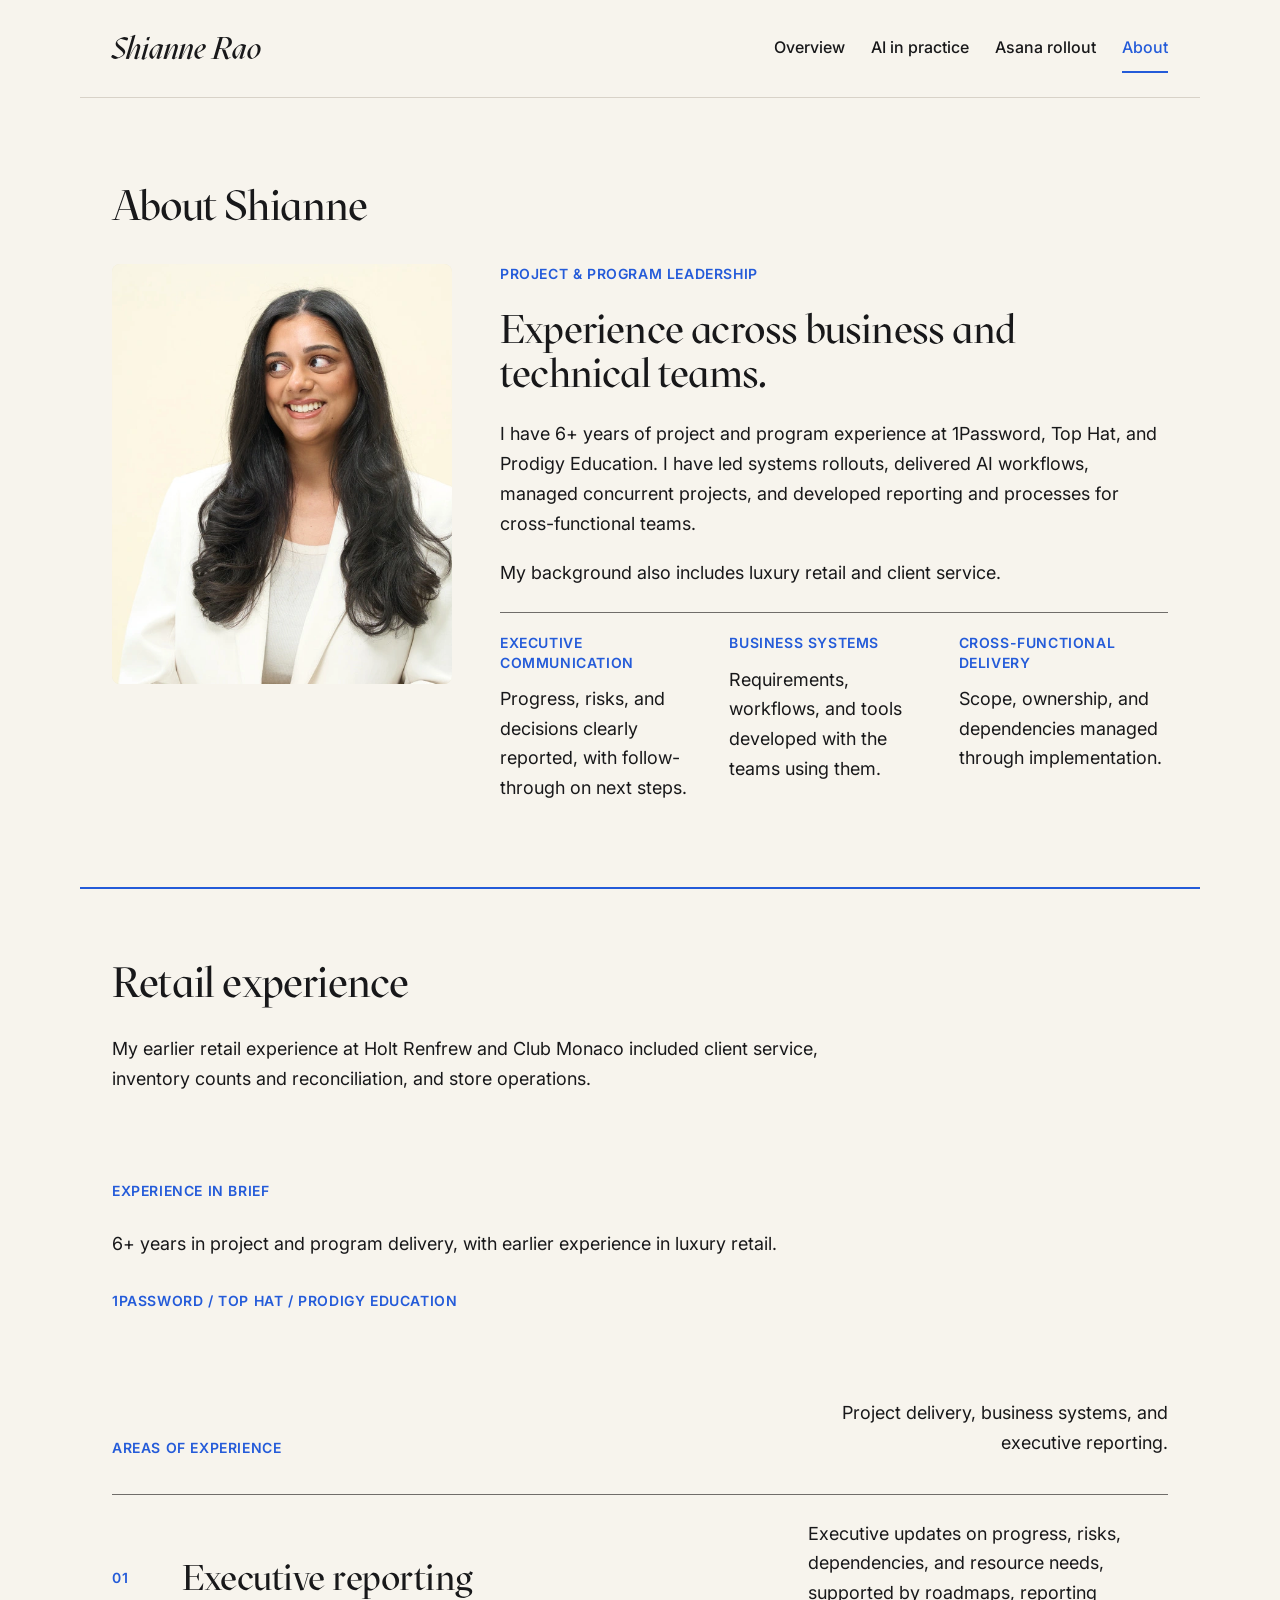
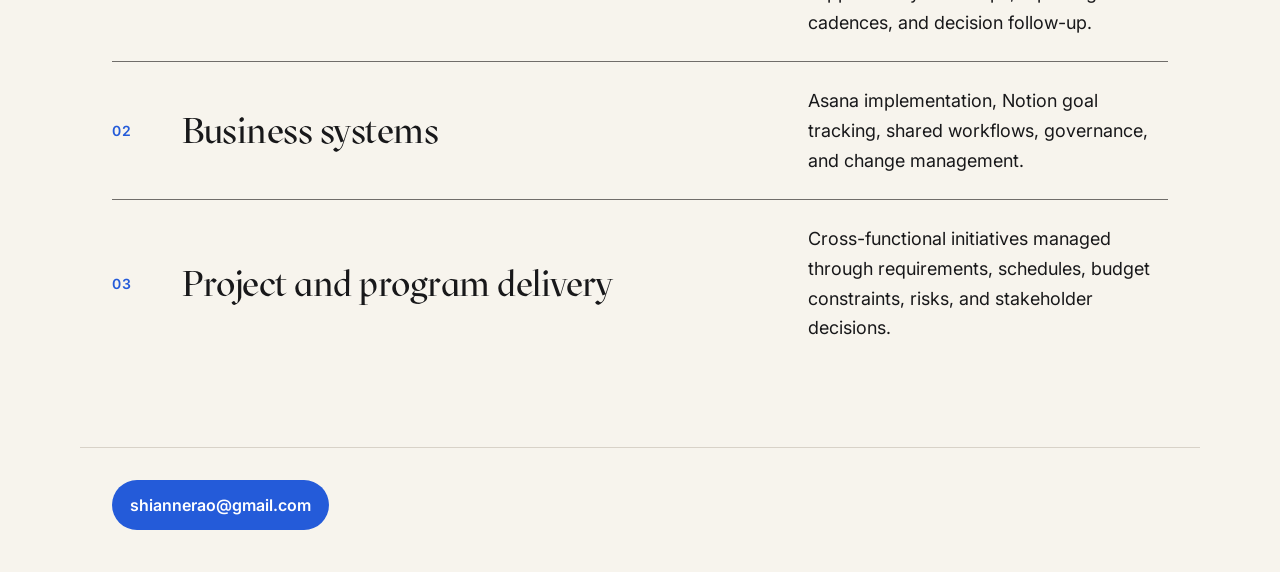
==== about.html @ 2e526d15 "Publish expanded portfolio with AI and Asana cases and refined styling" ====
<!doctype html>
<html lang="en-CA">
<head>
  <meta charset="utf-8">
  <meta name="viewport" content="width=device-width, initial-scale=1">
  <meta name="theme-color" content="#f7f4ed">
  <meta name="description" content="Shianne Rao’s portfolio: programs, business operations, executive enablement, and cross-functional delivery.">
  <title>About / Shianne Rao</title>
  <link rel="icon" href="assets/favicon.svg" type="image/svg+xml">
  <link rel="preload" href="assets/fonts/MaziusDisplay-Regular.woff2" as="font" type="font/woff2" crossorigin>
  <link rel="preload" href="assets/fonts/MaziusDisplay-Extraitalic.woff2" as="font" type="font/woff2" crossorigin>
  <link rel="stylesheet" href="styles.css">
</head>
<body><a class="skip-link" href="#main">Skip to portfolio</a><header class="site-header"><a class="site-name" href="index.html">Shianne Rao</a><nav aria-label="Portfolio pages"><a href="index.html">Overview</a><a href="ai.html">AI in practice</a><a href="asana.html">Asana rollout</a><a href="about.html" aria-current="page">About</a></nav></header><main id="main" tabindex="-1"><div class="about-page"><section class="about section" id="about" aria-labelledby="about-title">
      <h1 class="about-title" id="about-title">About Shianne</h1>
      <div class="about-grid">
        <div class="portrait-frame">
          <img class="portrait" src="assets/shianne-rao-portrait-3.webp" alt="Shianne Rao" width="665" height="1182" loading="lazy" decoding="async">
        </div>
        <div class="about-copy">
          <p class="label blue">Project &amp; program leadership</p>
          
          <h3>Experience across business and technical teams.</h3>
          <p class="about-description">I have 6+ years of project and program experience at 1Password, Top Hat, and Prodigy Education. I have led systems rollouts, delivered AI workflows, managed concurrent projects, and developed reporting and processes for cross-functional teams.</p>
          <p class="retail-bio">My background also includes luxury retail and client service.</p><div class="leadership-grid">
            <div><h4 class="label blue">Executive communication</h4><p>Progress, risks, and decisions clearly reported, with follow-through on next steps.</p></div>
            <div><h4 class="label blue">Business systems</h4><p>Requirements, workflows, and tools developed with the teams using them.</p></div>
            <div><h4 class="label blue">Cross-functional delivery</h4><p>Scope, ownership, and dependencies managed through implementation.</p></div>
          </div>
        </div>
      </div>
    </section>

    <section class="section retail-section" aria-labelledby="retail-title"><h2 class="section-heading" id="retail-title">Retail experience</h2><p class="retail-intro">My earlier retail experience at Holt Renfrew and Club Monaco included client service, inventory counts and reconciliation, and store operations.</p></section><section class="experience section" aria-labelledby="experience-title">
      <h2 class="label muted" id="experience-title">Experience in brief</h2>
      <p class="experience-statement">6+ years in project and program delivery, with earlier experience in luxury retail.</p>
      <p class="label blue">1Password / Top Hat / Prodigy Education</p>
    </section>

    <section class="services section" aria-labelledby="services-title">
      <div class="section-intro">
        <h2 class="label blue" id="services-title">Areas of experience</h2>
        <p>Project delivery, business systems, and executive reporting.</p>
      </div>
      <div class="service-row">
        <p class="label blue">01</p>
        <h3>Executive reporting</h3>
        <p>Executive updates on progress, risks, dependencies, and resource needs, supported by roadmaps, reporting cadences, and decision follow-up.</p>
      </div>
      <div class="service-row">
        <p class="label blue">02</p>
        <h3>Business systems</h3>
        <p>Asana implementation, Notion goal tracking, shared workflows, governance, and change management.</p>
      </div>
      <div class="service-row">
        <p class="label blue">03</p>
        <h3>Project and program delivery</h3>
        <p>Cross-functional initiatives managed through requirements, schedules, budget constraints, risks, and stakeholder decisions.</p>
      </div>
    </section>

    <footer class="case-footer section" id="contact" aria-label="Email"><a class="email-link" href="mailto:shiannerao@gmail.com">shiannerao@gmail.com</a></footer>
  </div></main></body></html>
---- styles.css ----
@font-face {
  font-family: "Mazius Display";
  src: url("assets/fonts/MaziusDisplay-Regular.woff2") format("woff2");
  font-style: normal;
  font-weight: 400;
  font-display: swap;
}
@font-face {
  font-family: "Mazius Display";
  src: url("assets/fonts/MaziusDisplay-Extraitalic.woff2") format("woff2");
  font-style: italic;
  font-weight: 400;
  font-display: swap;
}
@font-face {
  font-family: Inter;
  src: url("assets/fonts/Inter.ttf") format("truetype");
  font-style: normal;
  font-weight: 100 900;
  font-display: swap;
}
:root {
  color-scheme: light;
  --paper: #f7f4ed;
  --ink: #18181a;
  --muted: #706d6a;
  --rule: #d8d2c8;
  --blue: #245bd9;
  --card-label: #afc5ff;
  --card-copy: #d4d4dc;
  --display: "Mazius Display", Georgia, "Times New Roman", serif;
  --sans: Inter, Arial, sans-serif;
}
*, *::before, *::after { box-sizing: border-box; }
html { background: var(--paper); scroll-behavior: smooth; }
body { margin: 0; color: var(--ink); background: var(--paper); font-family: var(--sans); font-size: 18px; line-height: 1.4; }
p, h1, h2, h3, h4 { margin: 0; }
h1, h2, h3, h4 { font-weight: 400; }
main { width: min(100%, 1200px); margin-inline: auto; padding-inline: 40px; }
main:focus { outline: none; }
.section { padding-inline: 32px; }
.label { font-family: var(--sans); font-size: 12px; line-height: 1.1; font-weight: 650; letter-spacing: .75px; text-transform: uppercase; }
.blue { color: var(--blue); }
.muted { color: var(--muted); }
.masthead { padding-top: 36px; padding-bottom: 96px; }
.masthead-line { display: flex; justify-content: space-between; gap: 24px; align-items: baseline; padding-bottom: 16px; border-bottom: 1px solid var(--rule); color: var(--muted); }
.masthead-tools { display: flex; align-items: baseline; gap: 32px; }
.page-nav { display: flex; gap: 20px; font-size: 14px; line-height: 1.4; letter-spacing: 0; font-weight: 500; text-transform: none; }
.page-nav a { color: var(--ink); text-decoration: none; text-underline-offset: 5px; padding-block: 8px; }
.page-nav a:hover { color: var(--blue); text-decoration: underline; }
#work, #about, #contact { scroll-margin-top: 24px; }
.portfolio-name { margin-top: 30px; font-family: var(--display); font-size: 104px; line-height: .96; letter-spacing: -2px; font-style: italic; }
h1 { margin-top: 30px; font-family: var(--display); font-size: 76px; line-height: .96; letter-spacing: -2.5px; }
.opening-deck { display: flex; justify-content: space-between; align-items: end; gap: 32px; margin-top: 30px; padding-top: 22px; border-top: 1px solid var(--rule); }
.opening-deck > p:first-child { max-width: 480px; }
.opening-deck .label { flex: 0 1 440px; text-align: right; }
.featured { padding-top: 64px; padding-bottom: 80px; border-top: 2px solid var(--blue); }
.section-topline { display: flex; justify-content: space-between; gap: 24px; }
.featured h2 { margin-top: 42px; font-family: var(--display); font-size: 64px; line-height: 1; letter-spacing: -1.8px; max-width: 850px; }
.featured-deck { margin-top: 40px; padding-top: 24px; border-top: 1px solid var(--muted); display: grid; grid-template-columns: minmax(0, 1fr) minmax(260px, .9fr); align-items: center; gap: 48px; }
.featured-deck > p:first-child { color: var(--muted); max-width: 400px; line-height: 1.55; }
.metric { display: flex; flex-direction: column; align-items: end; gap: 8px; text-align: right; }
.impact-value { display: block; font-family: var(--display); font-size: 48px; line-height: 1; letter-spacing: -.8px; }
.impact-description { display: block; font-family: var(--sans); font-size: 16px; line-height: 1.4; font-weight: 500; }
.metric .impact-value { color: var(--blue); font-size: 88px; letter-spacing: -2px; }
.metric .impact-description { font-size: 20px; }
.stories { padding-top: 16px; padding-bottom: 88px; }
.section-intro { display: flex; justify-content: space-between; align-items: end; gap: 40px; margin-bottom: 36px; }
.section-intro > p { color: var(--muted); max-width: 360px; text-align: right; font-size: 16px; line-height: 1.6; }
.story-grid { display: grid; grid-template-columns: repeat(2, minmax(0, 1fr)); gap: 20px; }
.story-card { background: var(--ink); color: white; padding: 24px; border-radius: 8px; display: flex; flex-direction: column; min-height: 354px; }
.card-topline { display: flex; justify-content: space-between; gap: 20px; color: var(--card-label); }
.card-topline > p:last-child { text-align: right; }
.story-card h3 { font-family: var(--display); font-size: 36px; line-height: 1.05; letter-spacing: -.7px; margin-top: 50px; }
.card-description { color: var(--card-copy); font-size: 16px; line-height: 1.5; margin-top: 20px; margin-bottom: 48px; }
.card-bottom { display: flex; justify-content: space-between; align-items: end; gap: 20px; margin-top: auto; padding-top: 20px; border-top: 1px solid #45454d; }
.card-arrow { width: 24px; height: 24px; color: var(--card-label); flex-shrink: 0; }
.card-impact { display: flex; flex-direction: column; gap: 8px; }
.card-impact .impact-value { color: var(--card-label); }
.card-impact .impact-description { color: white; }
.about { padding-top: 0; padding-bottom: 84px; }
.about-title { font-family: var(--display); font-size: 48px; line-height: 1.05; letter-spacing: -1px; margin-bottom: 36px; }
.about-grid { display: grid; grid-template-columns: 340px minmax(0, 1fr); gap: 48px; align-items: start; }
.portrait-frame { height: 420px; overflow: hidden; border-radius: 8px; background: #eee9d7; }
.portrait { display: block; width: 100%; height: 100%; object-fit: cover; object-position: 50% 33%; transform: scale(1.2); }
.role-label { margin-top: 14px; }
.about-copy h3 { font-family: var(--display); font-size: 52px; line-height: .98; letter-spacing: -1.4px; margin-top: 24px; }
.about-description { font-size: 16px; line-height: 1.6; color: var(--muted); margin-top: 24px; }
.leadership-grid { display: grid; grid-template-columns: repeat(3, minmax(0, 1fr)); gap: 20px; border-top: 1px solid var(--muted); padding-top: 20px; margin-top: 24px; }
.leadership-grid p { font-size: 14px; line-height: 1.55; margin-top: 12px; }
.experience { padding-top: 80px; padding-bottom: 88px; border-top: 1px solid var(--rule); }
.experience-statement { font-family: var(--display); font-size: 56px; line-height: 1; letter-spacing: -1.4px; max-width: 980px; margin-top: 28px; margin-bottom: 32px; }
.services { padding-top: 0; padding-bottom: 80px; }
.service-row { display: grid; grid-template-columns: 48px minmax(0, 1fr) 360px; gap: 22px; align-items: center; padding-block: 24px; border-top: 1px solid var(--muted); }
.service-row h3 { font-family: var(--display); font-size: 36px; line-height: 1.1; letter-spacing: -.5px; }
.service-row > p:last-child { font-size: 16px; color: var(--muted); line-height: 1.5; }
.contact { border-top: 1px solid var(--rule); padding-top: 72px; padding-bottom: 40px; }
.contact h2 { font-family: var(--display); font-size: 72px; line-height: 1; letter-spacing: -1.6px; margin-top: 28px; margin-bottom: 32px; }
.contact-deck { padding-top: 20px; border-top: 1px solid var(--rule); display: flex; justify-content: space-between; align-items: center; gap: 24px; }
.contact-deck > p { font-size: 16px; }
.email-link { display: inline-flex; gap: 12px; justify-content: center; align-items: center; flex-shrink: 0; background: var(--blue); color: white; text-decoration: none; padding: 12px 18px; min-height: 44px; border-radius: 100px; font-size: 14px; font-weight: 650; transition: background .16s ease; }
.email-link svg { width: 20px; height: 20px; }
.email-link:hover { background: #1949b6; }
a:focus-visible { outline: 3px solid var(--ink); outline-offset: 5px; }
.skip-link { position: absolute; left: 16px; top: 12px; padding: 12px 18px; color: white; background: var(--ink); z-index: 10; transform: translateY(-180%); }
.skip-link:focus { transform: translateY(0); }
::selection { color: white; background: var(--blue); }
@media (min-width: 1500px) { main { width: 1200px; } }
@media (max-width: 1000px) {
  main { padding-inline: 24px; }
  .section { padding-inline: 24px; }
  .portfolio-name { font-size: 92px; }
  h1 { font-size: 66px; }
  .featured h2, .contact h2 { font-size: 56px; }
  .about-grid { grid-template-columns: minmax(220px, .8fr) minmax(0, 1.4fr); gap: 32px; }
  .about-copy h3 { font-size: 42px; }
  .leadership-grid { grid-template-columns: 1fr; gap: 18px; }
  .leadership-grid p { margin-top: 5px; }
  .service-row { grid-template-columns: 32px minmax(0, 1fr) minmax(240px, .8fr); gap: 18px; }
  .service-row h3 { font-size: 30px; }
}
@media (max-width: 700px) {
  body { font-size: 16px; }
  main { padding-inline: 20px; }
  .section { padding-inline: 4px; }
  .label { font-size: 10px; line-height: 1.35; letter-spacing: .6px; }
  .masthead { padding-top: 24px; padding-bottom: 52px; }
  .masthead-line { align-items: start; gap: 16px; }
  .masthead-tools { flex-direction: column; align-items: end; gap: 10px; }
  .page-nav { font-size: 13px; gap: 14px; }
  .masthead-line > p:first-child { max-width: 200px; }
  .masthead-line > p:last-child { text-align: right; }
  .portfolio-name { font-size: clamp(58px, 15vw, 88px); letter-spacing: -1px; margin-top: 28px; }
  h1 { font-size: clamp(41px, 10.8vw, 65px); line-height: 1.02; letter-spacing: -1.25px; margin-top: 28px; }
  .opening-deck { display: block; margin-top: 28px; padding-top: 20px; }
  .opening-deck > p:first-child { line-height: 1.55; }
  .opening-deck .label { text-align: left; margin-top: 22px; }
  .featured { padding-top: 34px; padding-bottom: 52px; }
  .section-topline { gap: 20px; }
  .section-topline > p:last-child { text-align: right; }
  .featured h2 { font-size: clamp(36px, 9.3vw, 52px); letter-spacing: -.8px; margin-top: 28px; }
  .featured-deck { display: block; margin-top: 28px; padding-top: 20px; }
  .featured-deck .metric { align-items: start; text-align: left; margin-top: 28px; }
  .metric .impact-value { font-size: 72px; }
  .metric .impact-description { font-size: 18px; }
  .card-impact .impact-value { font-size: 42px; }
  .card-impact .impact-description { font-size: 15px; }
  .stories { padding-top: 0; padding-bottom: 56px; }
  .section-intro { display: block; margin-bottom: 24px; }
  .section-intro > p { text-align: left; max-width: 100%; margin-top: 12px; font-size: 14px; }
  .story-grid { grid-template-columns: minmax(0, 1fr); gap: 16px; }
  .story-card { min-height: 330px; padding: 24px; }
  .story-card h3 { margin-top: 36px; font-size: 34px; }
  .card-description { font-size: 15px; margin-top: 18px; margin-bottom: 32px; }
  .card-topline > p:last-child { max-width: 220px; }
  .about { padding-bottom: 52px; }
  .about-title { font-size: 40px; margin-bottom: 26px; }
  .about-grid { grid-template-columns: minmax(0, 1fr); gap: 32px; }
  .portrait-frame { width: min(100%, 340px); height: 360px; justify-self: center; }
  .about-copy h3 { font-size: 40px; letter-spacing: -.8px; line-height: 1.02; margin-top: 22px; }
  .about-description { font-size: 15px; margin-top: 20px; }
  .leadership-grid { gap: 20px; }
  .leadership-grid p { font-size: 14px; }
  .experience { padding-top: 44px; padding-bottom: 52px; }
  .experience-statement { font-size: 40px; letter-spacing: -.8px; margin-top: 22px; margin-bottom: 24px; }
  .services { padding-bottom: 44px; }
  .service-row { grid-template-columns: 28px minmax(0, 1fr); gap: 14px; padding-block: 22px; align-items: baseline; }
  .service-row h3 { font-size: 30px; }
  .service-row > p:last-child { grid-column: 2; font-size: 14px; }
  .contact { padding-top: 44px; padding-bottom: 28px; }
  .contact h2 { font-size: 43px; letter-spacing: -.8px; margin-top: 22px; margin-bottom: 28px; }
  .contact-deck { display: block; }
  .contact-deck > p { font-size: 15px; }
  .email-link { margin-top: 22px; font-size: 13px; max-width: 100%; }
}
@media (prefers-reduced-motion: reduce) {
  html { scroll-behavior: auto; }
  .email-link { transition: none; }
}

/* Draft case-study navigation and editorial pages. */
.draft-bar{padding:9px 24px;background:#e8edfc;display:flex;justify-content:center;gap:24px;font-size:14px;color:#183a8c}.draft-bar a{color:inherit;text-underline-offset:3px}
.site-header{max-width:1120px;margin:auto;padding:22px 32px;border-bottom:1px solid var(--rule);display:flex;align-items:center;justify-content:space-between;gap:30px}.site-name{color:var(--ink);text-decoration:none;font-family:var(--display);font-style:italic;font-size:32px;white-space:nowrap}.site-header nav{display:flex;gap:26px;flex-wrap:wrap}.site-header nav a{padding:10px 0;color:var(--muted);text-decoration:none;font-size:15px;border-bottom:2px solid transparent}.site-header nav a:hover,.site-header nav a[aria-current]{color:var(--blue);border-bottom-color:var(--blue)}
.label{font-size:14px;line-height:1.4;letter-spacing:.6px}.masthead{padding-top:16px;padding-bottom:64px}.portfolio-name{margin-top:20px}.selected-work{padding-top:42px;padding-bottom:72px;border-top:2px solid var(--blue)}.section-heading{font-family:var(--display);font-size:56px;line-height:1.04;letter-spacing:-1.2px;margin:24px 0 32px}.selected-work .story-card{padding:30px}.selected-work .story-card h3{margin-top:32px;font-size:38px}.card-description{margin-bottom:30px}.case-link{margin-top:28px;border-top:1px solid #555560;padding-top:20px;color:#c5d5ff;font-size:16px;text-decoration:none;display:flex;align-items:center;justify-content:space-between;gap:16px}.case-link span{font-size:26px}.case-link:hover{text-decoration:underline}.case-link:focus-visible{outline-color:white}.overview-close{padding-block:24px 72px}.overview-close>p:not(.label){max-width:600px}.text-link{display:inline-block;color:var(--blue);font-size:17px;margin-top:24px;text-underline-offset:5px}.case-footer{border-top:1px solid var(--rule);padding-block:32px 42px;display:flex;justify-content:space-between;align-items:center;gap:28px}.case-footer p{font-family:var(--display);font-size:32px}.case-hero{padding-top:64px;padding-bottom:48px}.case-hero h1{margin-top:24px;font-size:76px;line-height:1.01}.case-intro{font-size:22px;line-height:1.5;max-width:780px;margin-top:32px}.role-note{font-size:16px;color:var(--muted);line-height:1.6;max-width:840px;margin-top:32px}.role-note strong{display:block;color:var(--ink);font-weight:600;margin-bottom:8px}.result-strip{display:grid;grid-template-columns:1fr 1.2fr 1fr;gap:32px;padding-block:32px 36px;border-top:2px solid var(--blue);border-bottom:1px solid var(--rule)}.result-strip strong{font-family:var(--display);font-size:48px;line-height:1.1;font-weight:400;color:var(--blue);letter-spacing:-.8px}.result-strip p{font-size:16px;line-height:1.5;margin-top:12px}.result-context{border-left:1px solid var(--rule);padding-left:28px;color:var(--muted)}.result-context p{margin-top:0}.case-section{padding-block:56px;border-bottom:1px solid var(--rule)}.case-section-title h2{font-family:var(--display);font-size:52px;line-height:1.05;letter-spacing:-1px;margin-top:22px;margin-bottom:28px}.case-copy{max-width:790px;line-height:1.65}.case-copy p+p{margin-top:20px}.workflow{list-style:none;padding:28px 0 0;margin:32px 0 0;display:grid;grid-template-columns:repeat(4,1fr);gap:16px;border-top:1px solid var(--rule)}.workflow li{border-left:3px solid var(--blue);padding:4px 16px}.workflow strong{display:block;font-size:20px;font-weight:550;margin-bottom:10px}.workflow span{font-size:16px;color:var(--muted)}.figure-note{font-size:14px;color:var(--muted);line-height:1.5;margin-top:20px}.case-detail{border-top:1px solid var(--rule)}.case-detail:last-child{border-bottom:1px solid var(--rule)}.case-detail summary{cursor:pointer;list-style:none;display:flex;align-items:center;justify-content:space-between;gap:24px;padding:24px 0;font-size:21px;line-height:1.4}.case-detail summary::-webkit-details-marker{display:none}.disclosure-icon{font-size:26px;color:var(--blue);flex-shrink:0;transition:transform .18s}.case-detail[open] .disclosure-icon{transform:rotate(90deg)}.case-detail summary:hover{color:var(--blue)}.case-detail summary:focus-visible{outline:3px solid var(--blue);outline-offset:5px}.detail-body{padding:0 44px 28px 0;font-size:17px;line-height:1.7;max-width:820px}.detail-body p+p{margin-top:18px}.broader-ai{display:grid;grid-template-columns:1.5fr 1fr;gap:60px}.adoption-impact{padding:28px;border-left:1px solid var(--rule);align-self:center}.adoption-impact .impact-value{font-size:88px;color:var(--blue)}.adoption-impact>p{margin-top:16px;font-size:18px}.adoption-impact>.figure-note{font-size:14px}.next-case{padding-block:48px}.next-case h2{font-family:var(--display);font-size:42px;line-height:1.1;margin-top:22px}.about-page{padding-top:56px}.about-description,.service-row>p:last-child{font-size:16px}.leadership-grid p{font-size:16px}
@media(max-width:900px){.site-header{padding-inline:24px;gap:20px;align-items:start}.site-header nav{gap:14px}.result-strip{grid-template-columns:1fr 1fr}.result-context{grid-column:1/-1;border-left:0;border-top:1px solid var(--rule);padding:20px 0 0}.broader-ai{gap:28px}.case-hero h1{font-size:64px}}
@media(max-width:700px){.draft-bar{font-size:14px;padding-inline:16px}.site-header{display:block;padding:16px 24px}.site-name{font-size:30px}.site-header nav{margin-top:12px;gap:0;display:grid;grid-template-columns:1fr 1fr}.site-header nav a{font-size:15px;padding:10px 0;width:max-content;max-width:100%}.label{font-size:14px}.opening-deck .label{font-size:14px}.section-heading{font-size:40px;letter-spacing:-.8px;margin:22px 0 28px}.selected-work{padding-top:30px;padding-bottom:48px}.selected-work .section-topline{display:block}.selected-work .section-topline p+p{margin-top:8px}.selected-work .story-card{padding:24px}.selected-work .story-card h3{font-size:34px}.card-description{font-size:16px}.card-impact .impact-description{font-size:16px}.case-hero{padding-top:36px;padding-bottom:32px}.case-hero h1{font-size:clamp(40px,10.5vw,62px);letter-spacing:-1px;line-height:1.04}.case-intro{font-size:19px;margin-top:24px}.role-note{font-size:16px;margin-top:24px}.result-strip{grid-template-columns:1fr;gap:28px;padding-block:28px}.result-strip strong{font-size:44px}.result-strip p{margin-top:8px}.result-context{grid-column:auto}.case-section{padding-block:36px}.case-section-title h2{font-size:40px}.case-copy{font-size:17px}.workflow{grid-template-columns:1fr 1fr;gap:28px 16px}.workflow li{padding-left:12px}.case-detail summary{font-size:19px;padding-block:22px}.detail-body{font-size:16px;padding-right:8px}.broader-ai{display:block}.adoption-impact{margin-top:28px;border-left:0;border-top:1px solid var(--rule);padding:28px 0 0}.adoption-impact .impact-value{font-size:72px}.next-case h2{font-size:36px}.case-footer{display:block;padding-bottom:32px}.case-footer p{font-size:30px}.case-footer .email-link{font-size:14px}.overview-close{padding-bottom:48px}.about-page{padding-top:36px}}
@media(prefers-reduced-motion:reduce){.disclosure-icon{transition:none}}

.personal-intro{display:flex;justify-content:space-between;align-items:center;gap:32px;margin-top:20px}.personal-intro .portfolio-name{margin-top:0}.intro-portrait{width:118px;height:118px;border-radius:50%;object-fit:cover;object-position:50% 30%;flex-shrink:0}.opening-deck>p:first-child{max-width:650px}.opening-deck .label{flex:0 1 260px}.retail-bio{font-size:16px;line-height:1.65;color:var(--muted);margin-top:20px}.retail-section{padding-top:48px;padding-bottom:56px;border-top:2px solid var(--blue)}.retail-intro{max-width:730px;line-height:1.65}.retail-brands{font-size:16px;color:var(--blue);margin:24px 0 32px}.retail-connection{max-width:760px;font-size:18px;line-height:1.65;margin-top:28px}.retail-section+.experience{border-top:0;padding-top:32px}
@media(max-width:700px){.personal-intro{gap:16px}.personal-intro .portfolio-name{font-size:clamp(43px,11.4vw,76px)}.intro-portrait{width:74px;height:74px}.retail-section{padding-top:32px;padding-bottom:36px}.retail-connection{font-size:17px}.opening-deck .label{margin-top:22px}.retail-brands{line-height:1.6}}
.intro-portrait{width:158px;height:158px;object-position:50% 29%}
@media(max-width:700px){.intro-portrait{width:88px;height:88px}.personal-intro .portfolio-name{font-size:clamp(36px,10.4vw,70px)}}
@media(max-width:370px){.intro-portrait{width:76px;height:76px}.personal-intro{gap:12px}}
.intro-portrait-frame{width:158px;height:158px;border-radius:50%;overflow:hidden;flex-shrink:0}.intro-portrait{display:block;width:100%;height:100%;border-radius:0;object-position:50% 11%;transform:translateX(-2%) scale(1.65);transform-origin:50% 50%}
@media(max-width:700px){.intro-portrait-frame{width:88px;height:88px}.intro-portrait{width:100%;height:100%}}
@media(max-width:370px){.intro-portrait-frame{width:76px;height:76px}}
.case-footer h2{font-family:var(--display);font-size:40px;line-height:1.1;margin:0 0 12px}.case-footer p{font-family:var(--sans);font-size:16px;line-height:1.55;max-width:560px}.selected-work .section-topline>p:last-child{max-width:470px;text-align:right}.contact h2{font-size:56px;margin-top:0}.contact-deck>p{max-width:520px}
@media(max-width:700px){.case-footer h2{font-size:36px}.case-footer p{font-size:16px}.selected-work .section-topline>p:last-child{text-align:left}.contact h2{font-size:43px}}
.case-footer .email-link{margin-top:0}
.metrics-note{padding-top:0;margin-top:20px;margin-bottom:0;max-width:100%}
.reach-grid{display:grid;grid-template-columns:repeat(3,minmax(0,1fr));gap:28px;margin-top:32px}
.reach-grid article{border-top:2px solid var(--blue);padding-top:20px}
.reach-grid h3,.impact-grid h3{font-family:var(--display);font-size:30px;line-height:1.15;margin-bottom:14px}
.reach-grid p,.impact-grid p{font-size:17px;line-height:1.65}
.case-copy+.case-detail,.case-details-group{margin-top:30px}
.quality-loop{display:grid;grid-template-columns:repeat(2,minmax(0,1fr));gap:12px;margin-top:24px}
.quality-loop span{font-size:16px;color:var(--blue);border-left:2px solid var(--blue);padding:8px 12px;background:#e8edfc}
.delivery-callout{border-left:3px solid var(--blue);padding:4px 0 4px 24px;margin:30px 0;max-width:810px}
.delivery-callout>p:last-child{font-family:var(--display);font-size:30px;line-height:1.25;margin-top:16px}
.planning-outcome{display:grid;grid-template-columns:1fr 1.5fr;gap:40px;margin-top:32px;border-top:1px solid var(--rule);padding-top:28px}
.planning-outcome strong{font-family:var(--display);font-weight:400;font-size:52px;line-height:1.1;color:var(--blue)}
.planning-outcome p{font-size:17px;line-height:1.55;margin-top:12px;max-width:450px}
.impact-grid{display:grid;grid-template-columns:repeat(2,minmax(0,1fr));gap:32px 48px;margin-top:30px}
.impact-grid article{border-top:1px solid var(--rule);padding-top:22px}
@media(max-width:700px){.reach-grid,.impact-grid,.planning-outcome{grid-template-columns:1fr;gap:26px}.reach-grid h3,.impact-grid h3{font-size:28px}.reach-grid p,.impact-grid p{font-size:16px}.planning-outcome strong{font-size:44px}.delivery-callout{padding-left:18px}.delivery-callout>p:last-child{font-size:28px}.quality-loop{grid-template-columns:1fr}.metrics-note{margin-top:18px}.case-details-group{margin-top:26px}}
/* A smaller heading scale for the longer, factual portfolio copy. */
.personal-intro .portfolio-name{font-size:88px;letter-spacing:-1.4px}
.masthead h1,.case-hero h1{font-size:60px;line-height:1.08;letter-spacing:-1.5px;margin-top:24px}
.masthead{padding-bottom:48px}
.case-hero{padding-top:48px;padding-bottom:36px}
.case-intro{font-size:20px;line-height:1.55;margin-top:24px}
.section-heading,.featured h2,.case-section-title h2{font-size:42px;line-height:1.12;letter-spacing:-.8px}
.section-heading{margin:22px 0 28px}
.featured h2{margin-top:28px}
.selected-work .section-heading{margin-top:0;margin-bottom:14px}
.projects-intro{font-size:17px;line-height:1.6;color:var(--muted);margin-bottom:30px;max-width:780px}
.selected-work .story-card h3{font-size:32px;line-height:1.12;margin-top:28px}
.about-title{font-size:42px}
.about-copy h3{font-size:40px;line-height:1.1;letter-spacing:-.8px}
.experience-statement{font-size:42px;line-height:1.12;letter-spacing:-.8px}
.next-case h2{font-size:34px;line-height:1.15}
.reach-grid h3,.impact-grid h3{font-size:28px}
@media(max-width:1000px){
 .personal-intro .portfolio-name{font-size:76px}
 .masthead h1,.case-hero h1{font-size:48px}
 .section-heading,.featured h2,.case-section-title h2{font-size:38px}
 .about-copy h3{font-size:36px}
}
@media(max-width:700px){
 .personal-intro .portfolio-name{font-size:clamp(36px,10.4vw,70px);letter-spacing:-1px}
 .masthead h1,.case-hero h1{font-size:clamp(32px,8.8vw,38px);line-height:1.12;letter-spacing:-.7px}
 .masthead{padding-bottom:36px}
 .case-hero{padding-top:32px;padding-bottom:28px}
 .case-intro{font-size:18px}
 .section-heading,.featured h2,.case-section-title h2,.about-title,.experience-statement{font-size:32px;line-height:1.15;letter-spacing:-.5px}
 .selected-work .story-card h3,.about-copy h3{font-size:30px;line-height:1.14;letter-spacing:-.5px}
 .next-case h2{font-size:28px}
 .projects-intro{font-size:16px;margin-bottom:24px}
 .reach-grid h3,.impact-grid h3{font-size:26px}
}
/* Shared text roles for every portfolio page. */
:root{
  --text-primary:#18181a;
  --text-secondary:#595960;
  --text-accent:#245bd9;
  --text-on-dark:#ffffff;
  --text-accent-on-dark:#afc5ff;
}
body{font-family:var(--sans);font-weight:400;color:var(--text-primary);line-height:1.65}
p{font-family:var(--sans);font-style:normal}
h1,h2,h3{font-family:var(--display);font-style:normal;font-weight:400;color:var(--text-primary)}
.portfolio-name,.site-name{font-family:var(--display);font-style:italic;font-weight:400;color:var(--text-primary)}
strong,b{font-weight:600}
.opening-deck>p:not(.label),.projects-intro,.featured-deck>p:first-child,
.about-description,.retail-bio,.retail-intro,.retail-connection,.overview-close>p,
.case-copy,.case-copy p,.detail-body,.detail-body p,.reach-grid p,.impact-grid p,
.leadership-grid p,.section-intro>p,.service-row>p:last-child,.role-note,
.delivery-callout>p:last-child,.experience-statement{
  font-family:var(--sans);font-style:normal;font-size:18px;font-weight:400;
  line-height:1.65;letter-spacing:normal;color:var(--text-primary);
}
.case-intro{font-family:var(--sans);font-style:normal;font-weight:400;line-height:1.6;color:var(--text-primary)}
.role-note strong{font-family:var(--sans);font-weight:600;color:var(--text-primary)}
.label,.label.blue,.label.muted{
  font-family:var(--sans);font-style:normal;font-size:14px;font-weight:600;
  line-height:1.4;letter-spacing:.6px;color:var(--text-accent);
}
.retail-brands{font-family:var(--sans);font-size:18px;font-weight:400;color:var(--text-primary)}
.figure-note,.adoption-impact>.figure-note{font-family:var(--sans);font-size:14px;font-weight:400;line-height:1.5;color:var(--text-secondary)}
.result-context{color:var(--text-primary)}
.result-strip p,.planning-outcome p,.impact-description,.workflow span{
  font-family:var(--sans);font-style:normal;font-size:16px;font-weight:400;line-height:1.55;color:var(--text-primary);
}
.impact-value,.result-strip strong,.planning-outcome strong{
  font-family:var(--display);font-style:normal;font-weight:400;color:var(--text-accent);
}
.metric .impact-description{font-family:var(--sans);font-weight:400;color:var(--text-primary)}
.workflow strong{font-family:var(--sans);font-weight:600;color:var(--text-primary)}
.case-detail summary{font-family:var(--sans);font-size:20px;font-weight:500;line-height:1.5;color:var(--text-primary)}
.case-detail summary:hover{color:var(--text-accent)}
.disclosure-icon,.quality-loop span{font-family:var(--sans);color:var(--text-accent)}
.quality-loop span{font-weight:500}
.site-header nav a{font-family:var(--sans);font-size:16px;font-weight:500;color:var(--text-primary)}
.site-header nav a[aria-current],.site-header nav a:hover{color:var(--text-accent)}
.site-header.home-nav{justify-content:flex-end}
.text-link{font-family:var(--sans);font-size:16px;font-weight:500;color:var(--text-accent)}
.email-link{font-family:var(--sans);font-size:16px;font-weight:600;color:var(--text-on-dark)}
.draft-bar,.draft-bar a{font-family:var(--sans);font-size:14px;font-weight:400;color:var(--text-accent)}
.story-card{color:var(--text-on-dark)}
.story-card h3,.story-card .card-description,.story-card .card-impact,.story-card .impact-description{color:var(--text-on-dark)}
.story-card .card-description{font-family:var(--sans);font-size:18px;font-weight:400;line-height:1.65}
.story-card .label,.story-card .case-link,.story-card .impact-value,.story-card .card-arrow{color:var(--text-accent-on-dark)}
.story-card .case-link{font-family:var(--sans);font-size:16px;font-weight:500}
.story-card .impact-description{font-family:var(--sans);font-size:16px;font-weight:400}
.story-card .card-impact{margin-top:auto}
@media(max-width:700px){
  .site-header.home-nav nav{margin-top:0}
  .opening-deck>p:not(.label),.projects-intro,.featured-deck>p:first-child,
  .about-description,.retail-bio,.retail-intro,.retail-connection,.overview-close>p,
  .case-copy,.case-copy p,.detail-body,.detail-body p,.reach-grid p,.impact-grid p,
  .leadership-grid p,.section-intro>p,.service-row>p:last-child,.role-note,
  .delivery-callout>p:last-child,.experience-statement,.retail-brands,.story-card .card-description{font-size:16px}
  .case-detail summary{font-size:18px}
  .case-footer .email-link{font-size:16px}
}
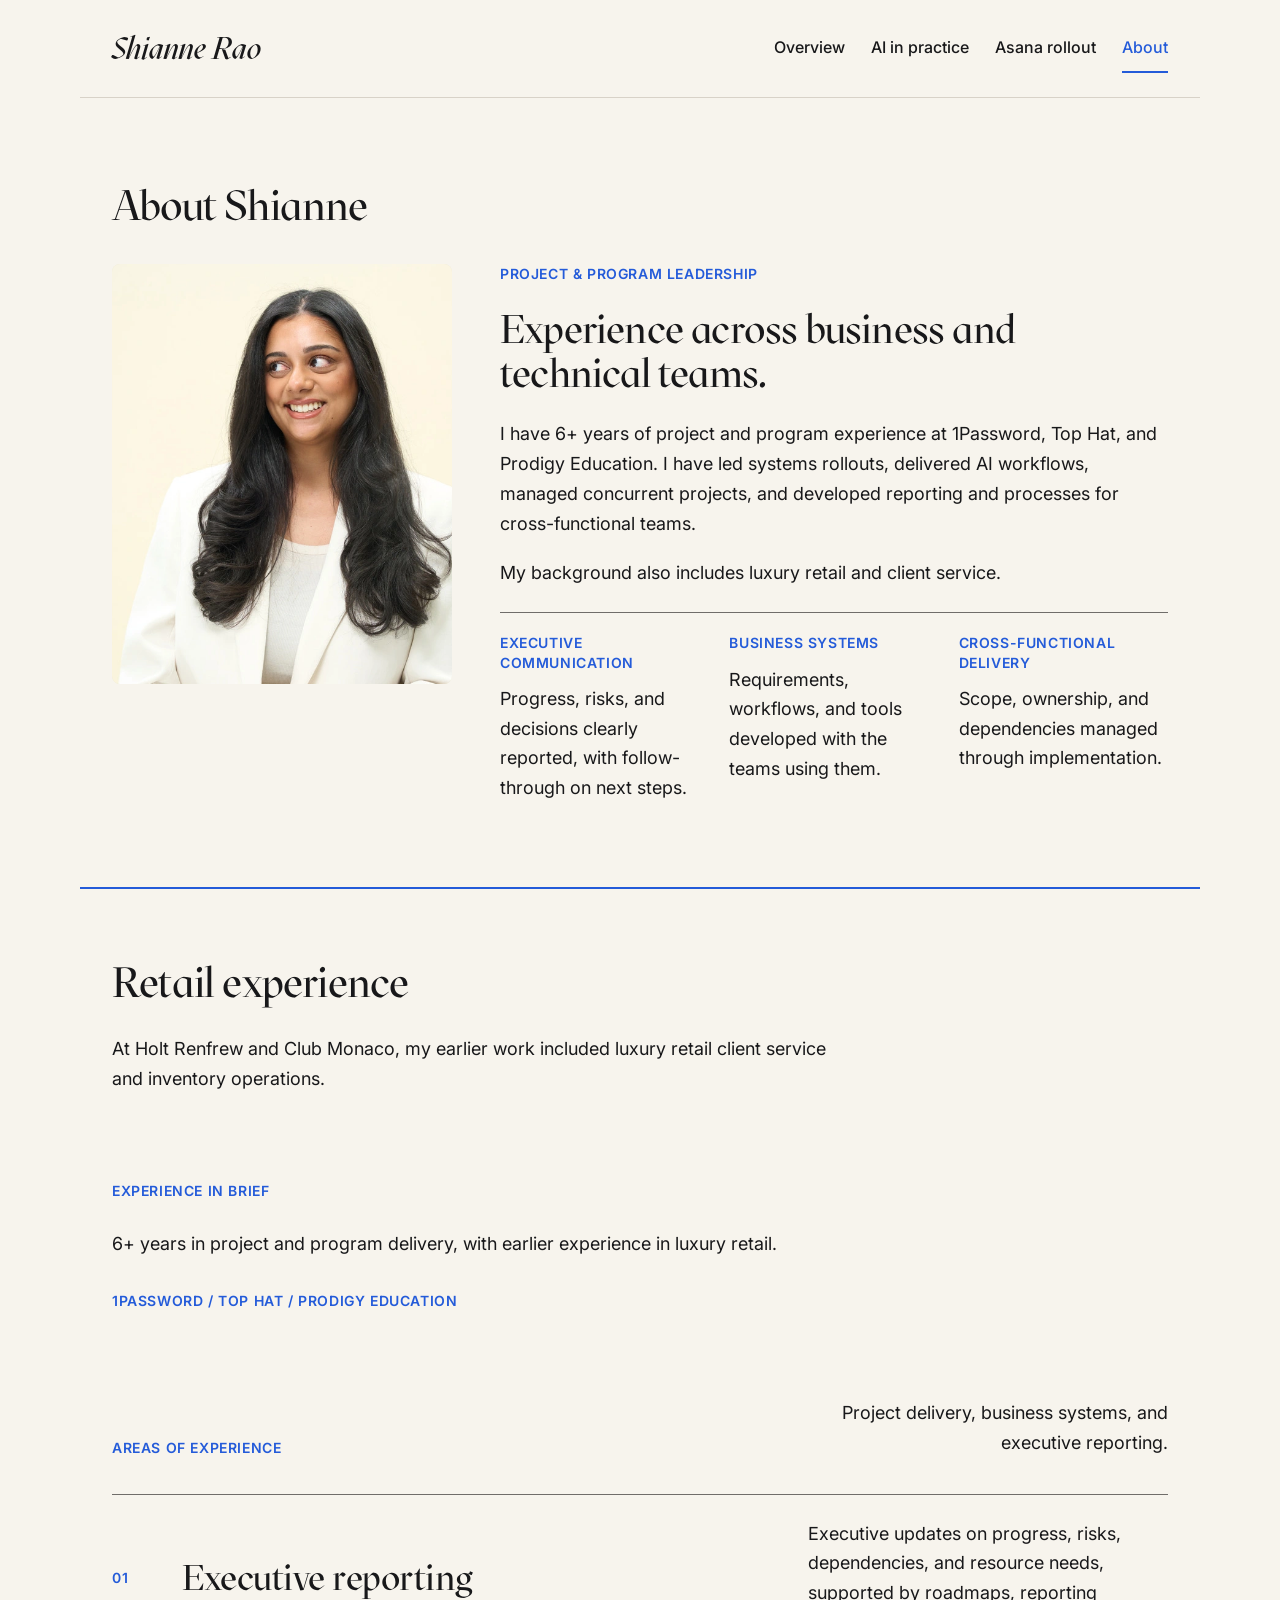
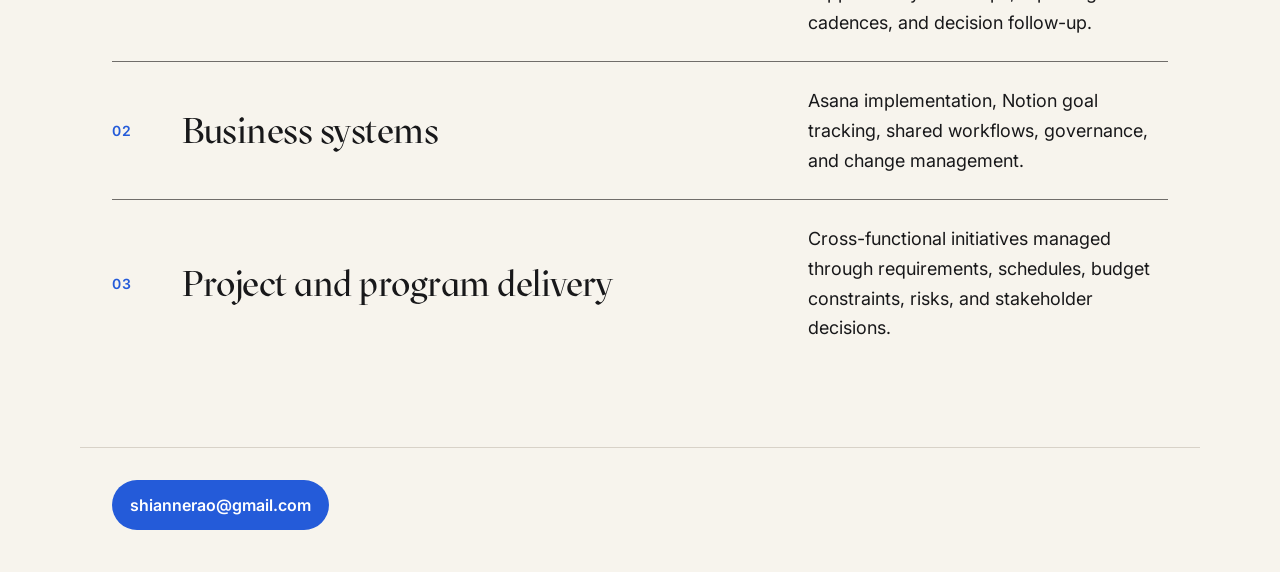
==== commit 6984a9ce: "Clarify earlier luxury retail and inventory experience" ====
--- a/about.html
+++ b/about.html
@@ -31,7 +31,7 @@
       </div>
     </section>
 
-    <section class="section retail-section" aria-labelledby="retail-title"><h2 class="section-heading" id="retail-title">Retail experience</h2><p class="retail-intro">My earlier retail experience at Holt Renfrew and Club Monaco included client service, inventory counts and reconciliation, and store operations.</p></section><section class="experience section" aria-labelledby="experience-title">
+    <section class="section retail-section" aria-labelledby="retail-title"><h2 class="section-heading" id="retail-title">Retail experience</h2><p class="retail-intro">At Holt Renfrew and Club Monaco, my earlier work included luxury retail client service and inventory operations.</p></section><section class="experience section" aria-labelledby="experience-title">
       <h2 class="label muted" id="experience-title">Experience in brief</h2>
       <p class="experience-statement">6+ years in project and program delivery, with earlier experience in luxury retail.</p>
       <p class="label blue">1Password / Top Hat / Prodigy Education</p>
